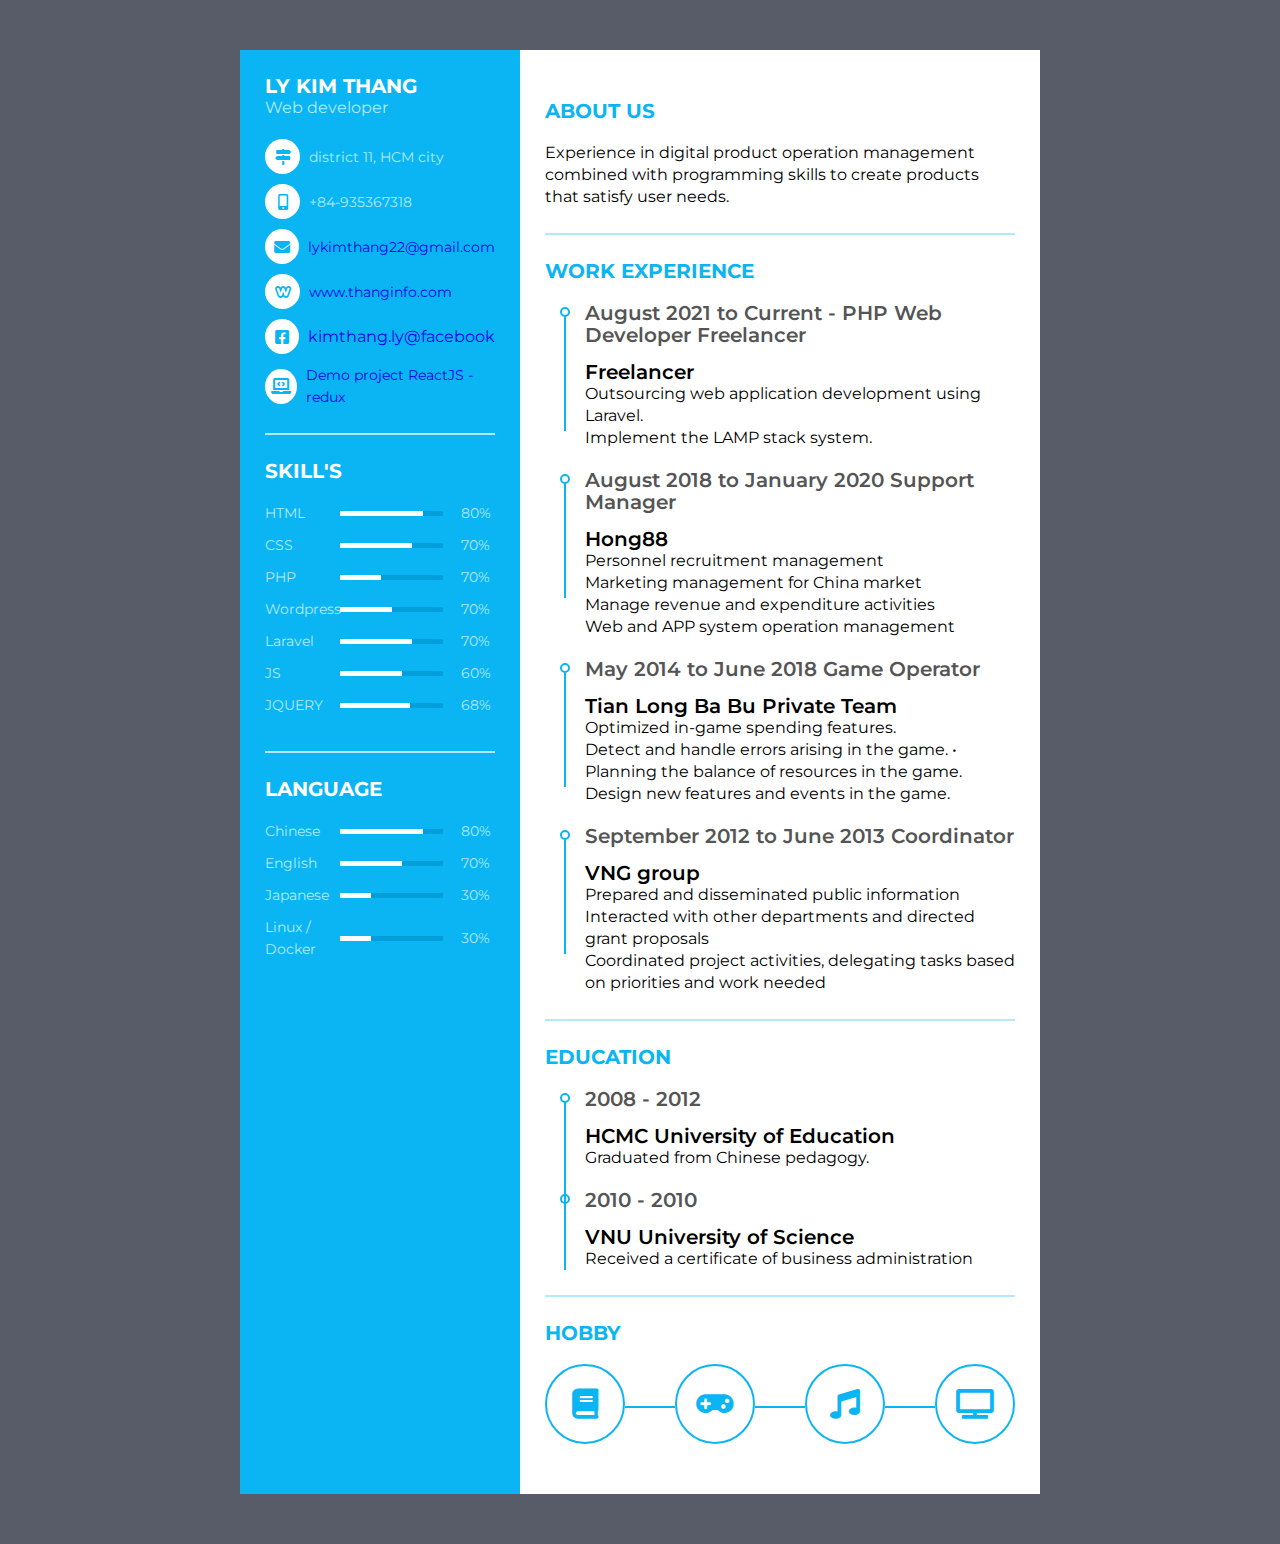
==== index.html @ 97b8243e "Update index.html" ====
<!DOCTYPE html>
<html lang="en">

<head>
    <meta charset="UTF-8">
    <title>Resume/CV Design</title>
    <link rel="stylesheet" href="fontawesome/css/all.css">
    <link rel="stylesheet" href="assets/css/style.css">
</head>

<body>

    <div class="resume">
        <div class="resume_left">
            <div class="resume_profile" style="background-image: url('assets/img/me.png');">
                <!-- <img src="images/me.png" alt="profile_pic"> -->
            </div>
            <div class="resume_content">
                <div class="resume_item resume_info">
                    <div class="title">
                        <p class="bold">LY KIM THANG</p>
                        <p class="regular">Web developer</p>
                    </div>
                    <ul>
                        <li>
                            <div class="icon">
                                <i class="fas fa-map-signs"></i>
                            </div>
                            <div class="data">
                                district 11, HCM city
                            </div>
                        </li>
                        <li>
                            <div class="icon">
                                <i class="fas fa-mobile-alt"></i>
                            </div>
                            <div class="data">
                                +84-935367318
                            </div>
                        </li>
                        <li>
                            <div class="icon">
                                <i class="fas fa-envelope"></i>
                            </div>
                            <div class="data">
                                <a href="mailto:lykimthang22@gmail.com">lykimthang22@gmail.com</a>
                            </div>
                        </li>
                        <li>
                            <div class="icon">
                                <i class="fab fa-weebly"></i>
                            </div>
                            <div class="data">
                                <a href="https://thanginfo.com/" target="_blank">www.thanginfo.com</a>
                            </div>
                        </li>
                        <li>
                            <div class="icon">
                                <i class="fab fa-facebook-square"></i>
                            </div>
                            <div class="data">
                                <!--                                 <p class="semi-bold">Facebook</p> -->
                                <p><a href="https://www.facebook.com/kimthang.ly/"
                                        target="_blank">kimthang.ly@facebook</a></p>
                            </div>
                        </li>
                        <li>
                            <div class="icon">
                                <i class="fas fa-laptop-code"></i>
                            </div>
                            <div class="data">
                                <a href="https://thanglk90.github.io/reactjs_redux/" target="_blank">Demo project
                                    ReactJS - redux</a>
                            </div>
                        </li>
                    </ul>
                </div>
                <div class="resume_item resume_skills">
                    <div class="title">
                        <p class="bold">skill's</p>
                    </div>
                    <ul>
                        <li>
                            <div class="skill_name">
                                HTML
                            </div>
                            <div class="skill_progress">
                                <span style="width: 80%;"></span>
                            </div>
                            <div class="skill_per">80%</div>
                        </li>
                        <li>
                            <div class="skill_name">
                                CSS
                            </div>
                            <div class="skill_progress">
                                <span style="width: 70%;"></span>
                            </div>
                            <div class="skill_per">70%</div>
                        </li>
                        <li>
                            <div class="skill_name">
                                PHP
                            </div>
                            <div class="skill_progress">
                                <span style="width: 40%;"></span>
                            </div>
                            <div class="skill_per">70%</div>
                        </li>
                        <li>
                            <div class="skill_name">
                                Wordpress
                            </div>
                            <div class="skill_progress">
                                <span style="width: 50%;"></span>
                            </div>
                            <div class="skill_per">70%</div>
                        </li>
                        <li>
                            <div class="skill_name">
                                Laravel
                            </div>
                            <div class="skill_progress">
                                <span style="width: 70%;"></span>
                            </div>
                            <div class="skill_per">70%</div>
                        </li>
                        <li>
                            <div class="skill_name">
                                JS
                            </div>
                            <div class="skill_progress">
                                <span style="width: 60%;"></span>
                            </div>
                            <div class="skill_per">60%</div>
                        </li>
                        <li>
                            <div class="skill_name">
                                JQUERY
                            </div>
                            <div class="skill_progress">
                                <span style="width: 68%;"></span>
                            </div>
                            <div class="skill_per">68%</div>
                        </li>
                    </ul>
                </div>
                <div class="resume_item resume_skills">
                    <div class="title">
                        <p class="bold">language</p>
                    </div>
                    <ul>
                        <li>
                            <div class="skill_name">
                                Chinese
                            </div>
                            <div class="skill_progress">
                                <span style="width: 80%;"></span>
                            </div>
                            <div class="skill_per">80%</div>
                        </li>
                        <li>
                            <div class="skill_name">
                                English
                            </div>
                            <div class="skill_progress">
                                <span style="width: 60%;"></span>
                            </div>
                            <div class="skill_per">70%</div>
                        </li>
                        <li>
                            <div class="skill_name">
                                Japanese
                            </div>
                            <div class="skill_progress">
                                <span style="width: 30%;"></span>
                            </div>
                            <div class="skill_per">30%</div>
                        </li>
                        <li>
                            <div class="skill_name">
                                Linux / Docker
                            </div>
                            <div class="skill_progress">
                                <span style="width: 30%;"></span>
                            </div>
                            <div class="skill_per">30%</div>
                        </li>
                    </ul>
                </div>
                <!--            <div class="resume_item resume_social">
                    <div class="title">
                        <p class="bold">Social</p>
                    </div>
                    <ul>
                        
                        
                        <li>
                            <div class="icon">
                                <i class="fab fa-twitter-square"></i>
                            </div>
                            <div class="data">
                                <p class="semi-bold">Twitter</p>
                                <p>Stephen@twitter</p>
                            </div>
                        </li> 
                         
                        <li>
                            <div class="icon">
                                <i class="fab fa-youtube"></i>
                            </div>
                            <div class="data">
                                <p class="semi-bold">Youtube</p>
                                <p>Stephen@youtube</p>
                            </div>
                        </li> 
                        
                        <li>
                            <div class="icon">
                                <i class="fab fa-linkedin"></i>
                            </div>
                            <div class="data">
                                <p class="semi-bold">Linkedin</p>
                                <p>Stephen@linkedin</p>
                            </div>
                        </li> 
                    </ul>
                </div> -->
            </div>
        </div>
        <div class="resume_right">
            <div class="resume_item resume_about">
                <div class="title">
                    <p class="bold">About us</p>
                </div>
                <p>Experience in digital product operation management combined with programming skills to create products that satisfy user needs.</p>
            </div>
            <div class="resume_item resume_work">
                <div class="title">
                    <p class="bold">Work Experience</p>
                </div>
                <ul>
                    <li>
                        <div class="date">August 2021 to Current - PHP Web Developer Freelancer</div>
                        <div class="info">
                            <p class="semi-bold">Freelancer</p>
                            <p>Outsourcing web application development using Laravel.</p>
                            <p>Implement the LAMP stack system.</p>
                        </div>
                    </li>
                    <li>
                        <div class="date">August 2018 to January 2020 Support Manager</div>
                        <div class="info">
                            <p class="semi-bold">Hong88</p>
                            <p>Personnel recruitment management</p>
                            <p>Marketing management for China market</p>
                            <p>Manage revenue and expenditure activities</p>
                            <p>Web and APP system operation management</p>
                        </div>
                    </li>
                    <li>
                        <div class="date">May 2014 to June 2018 Game Operator</div>
                        <div class="info">
                            <p class="semi-bold">Tian Long Ba Bu Private Team</p>
                            <p>Optimized in-game spending features.</p>
                            <p>Detect and handle errors arising in the game. • Planning the balance of resources in the game.</p>
                            <p>Design new features and events in the game.</p>
                        </div>
                    </li>
                    <li>
                        <div class="date">September 2012 to June 2013 Coordinator</div>
                        <div class="info">
                            <p class="semi-bold">VNG group</p>
                            <p>Prepared and disseminated public information</p>
                            <p>Interacted with other departments and directed grant proposals</p>
                            <p>Coordinated project activities, delegating tasks based on priorities and work needed</p>
                        </div>
                    </li>
                </ul>
            </div>
            <div class="resume_item resume_education">
                <div class="title">
                    <p class="bold">Education</p>
                </div>
                <ul>
                    <li>
                        <div class="date">2008 - 2012</div>
                        <div class="info">
                            <p class="semi-bold">HCMC University of Education</p>
                            <p>Graduated from Chinese pedagogy.</p>
                        </div>
                    </li>
                    <li>
                        <div class="date">2010 - 2010</div>
                        <div class="info">
                            <p class="semi-bold">VNU University of Science</p>
                            <p>Received a certificate of business administration</p>
                        </div>
                    </li>
                </ul>
            </div>
            <div class="resume_item resume_hobby">
                <div class="title">
                    <p class="bold">Hobby</p>
                </div>
                <ul>
                    <li><i class="fas fa-book"></i></li>
                    <li><i class="fas fa-gamepad"></i></li>
                    <li><i class="fas fa-music"></i></li>
                    <li><i class="fas fa-tv"></i>
                </ul>
            </div>
        </div>
    </div>

</body>

</html>
---- assets/css/style.css ----
@import url("https://fonts.googleapis.com/css?family=Montserrat:400,500,700&display=swap");
* {
    margin: 0;
    padding: 0;
    box-sizing: border-box;
    list-style: none;
    font-family: "Montserrat", sans-serif;
}

.wechat {
    width: 100%;
}

body {
    background: #585c68;
    font-size: 14px;
    line-height: 22px;
    color: #555555;
}

a {
    text-decoration: none;
}

.bold {
    font-weight: 700;
    font-size: 20px;
    text-transform: uppercase;
}

.semi-bold {
    font-weight: 600;
    font-size: 20px;
}

.resume {
    width: 800px;
    height: auto;
    display: flex;
    margin: 50px auto;
}

.resume .resume_left {
    width: 280px;
    background: #0bb5f4;
}

.avatarBox {
    
}

.avatarBox__img {

}

.resume .resume_left .resume_profile {
    width: 100%;
    /* height: 280px; */
    background-image: url('./images/me.png');
    background-size: cover;
    background-repeat: no-repeat;
    background-position: center -50px;
}

.resume .resume_left .resume_profile img {
    width: 100%;
    height: 100%;
    object-fit: contain;
}

p {
    color: black;
    font-size: 16px;
}

.resume .resume_left .resume_content {
    padding: 0 25px;
}

.resume .title {
    margin-bottom: 20px;
}

.resume .resume_left .bold {
    color: #fff;
}

.resume .resume_left .regular {
    color: #b1eaff;
}

.resume .resume_item {
    padding: 25px 0;
    border-bottom: 2px solid #b1eaff;
}

.resume .resume_left .resume_item:last-child,
.resume .resume_right .resume_item:last-child {
    border-bottom: 0px;
}

.resume .resume_left ul li {
    display: flex;
    margin-bottom: 10px;
    align-items: center;
}

.resume .resume_left ul li:last-child {
    margin-bottom: 0;
}

.resume .resume_left ul li .icon {
    width: 35px;
    height: 35px;
    background: #fff;
    color: #0bb5f4;
    border-radius: 50%;
    margin-right: 9px;
    font-size: 16px;
    position: relative;
}

.resume .icon i,
.resume .resume_right .resume_hobby ul li i {
    position: absolute;
    top: 50%;
    left: 50%;
    transform: translate(-50%, -50%);
}

.resume .resume_left ul li .data {
    color: #b1eaff;
}

.resume .resume_left .resume_skills ul li {
    display: flex;
    margin-bottom: 10px;
    color: #b1eaff;
    justify-content: space-between;
    align-items: center;
}

.resume .resume_left .resume_skills ul li .skill_name {
    width: 25%;
}

.resume .resume_left .resume_skills ul li .skill_progress {
    width: 45%;
    margin: 0 5px;
    height: 5px;
    background: #009fd9;
    position: relative;
}

.resume .resume_left .resume_skills ul li .skill_per {
    width: 15%;
}

.resume .resume_left .resume_skills ul li .skill_progress span {
    position: absolute;
    top: 0;
    left: 0;
    height: 100%;
    background: #fff;
}

.resume .resume_left .resume_social .semi-bold {
    color: #fff;
    margin-bottom: 3px;
}

.resume .resume_right {
    width: 520px;
    background: #fff;
    padding: 25px;
}

.resume .resume_right .bold {
    color: #0bb5f4;
}

.resume .resume_right .resume_work ul,
.resume .resume_right .resume_education ul {
    padding-left: 40px;
    overflow: hidden;
}

.resume .resume_right ul li {
    position: relative;
}

.resume .resume_right ul li .date {
    font-size: 20px;
    font-weight: 600;
    margin-bottom: 15px;
}

.resume .resume_right ul li .info {
    margin-bottom: 20px;
}

.resume .resume_right ul li:last-child .info {
    margin-bottom: 0;
}

.resume .resume_right .resume_work ul li:before,
.resume .resume_right .resume_education ul li:before {
    content: "";
    position: absolute;
    top: 5px;
    left: -25px;
    width: 6px;
    height: 6px;
    border-radius: 50%;
    border: 2px solid #0bb5f4;
}

.resume .resume_right .resume_work ul li:after,
.resume .resume_right .resume_education ul li:after {
    content: "";
    position: absolute;
    top: 14px;
    left: -21px;
    width: 2px;
    height: 115px;
    background: #0bb5f4;
}

.resume .resume_right .resume_hobby ul {
    display: flex;
    justify-content: space-between;
}

.resume .resume_right .resume_hobby ul li {
    width: 80px;
    height: 80px;
    border: 2px solid #0bb5f4;
    border-radius: 50%;
    position: relative;
    color: #0bb5f4;
}

.resume .resume_right .resume_hobby ul li i {
    font-size: 30px;
}

.resume .resume_right .resume_hobby ul li:before {
    content: "";
    position: absolute;
    top: 40px;
    right: -52px;
    width: 50px;
    height: 2px;
    background: #0bb5f4;
}

.resume .resume_right .resume_hobby ul li:last-child:before {
    display: none;
}
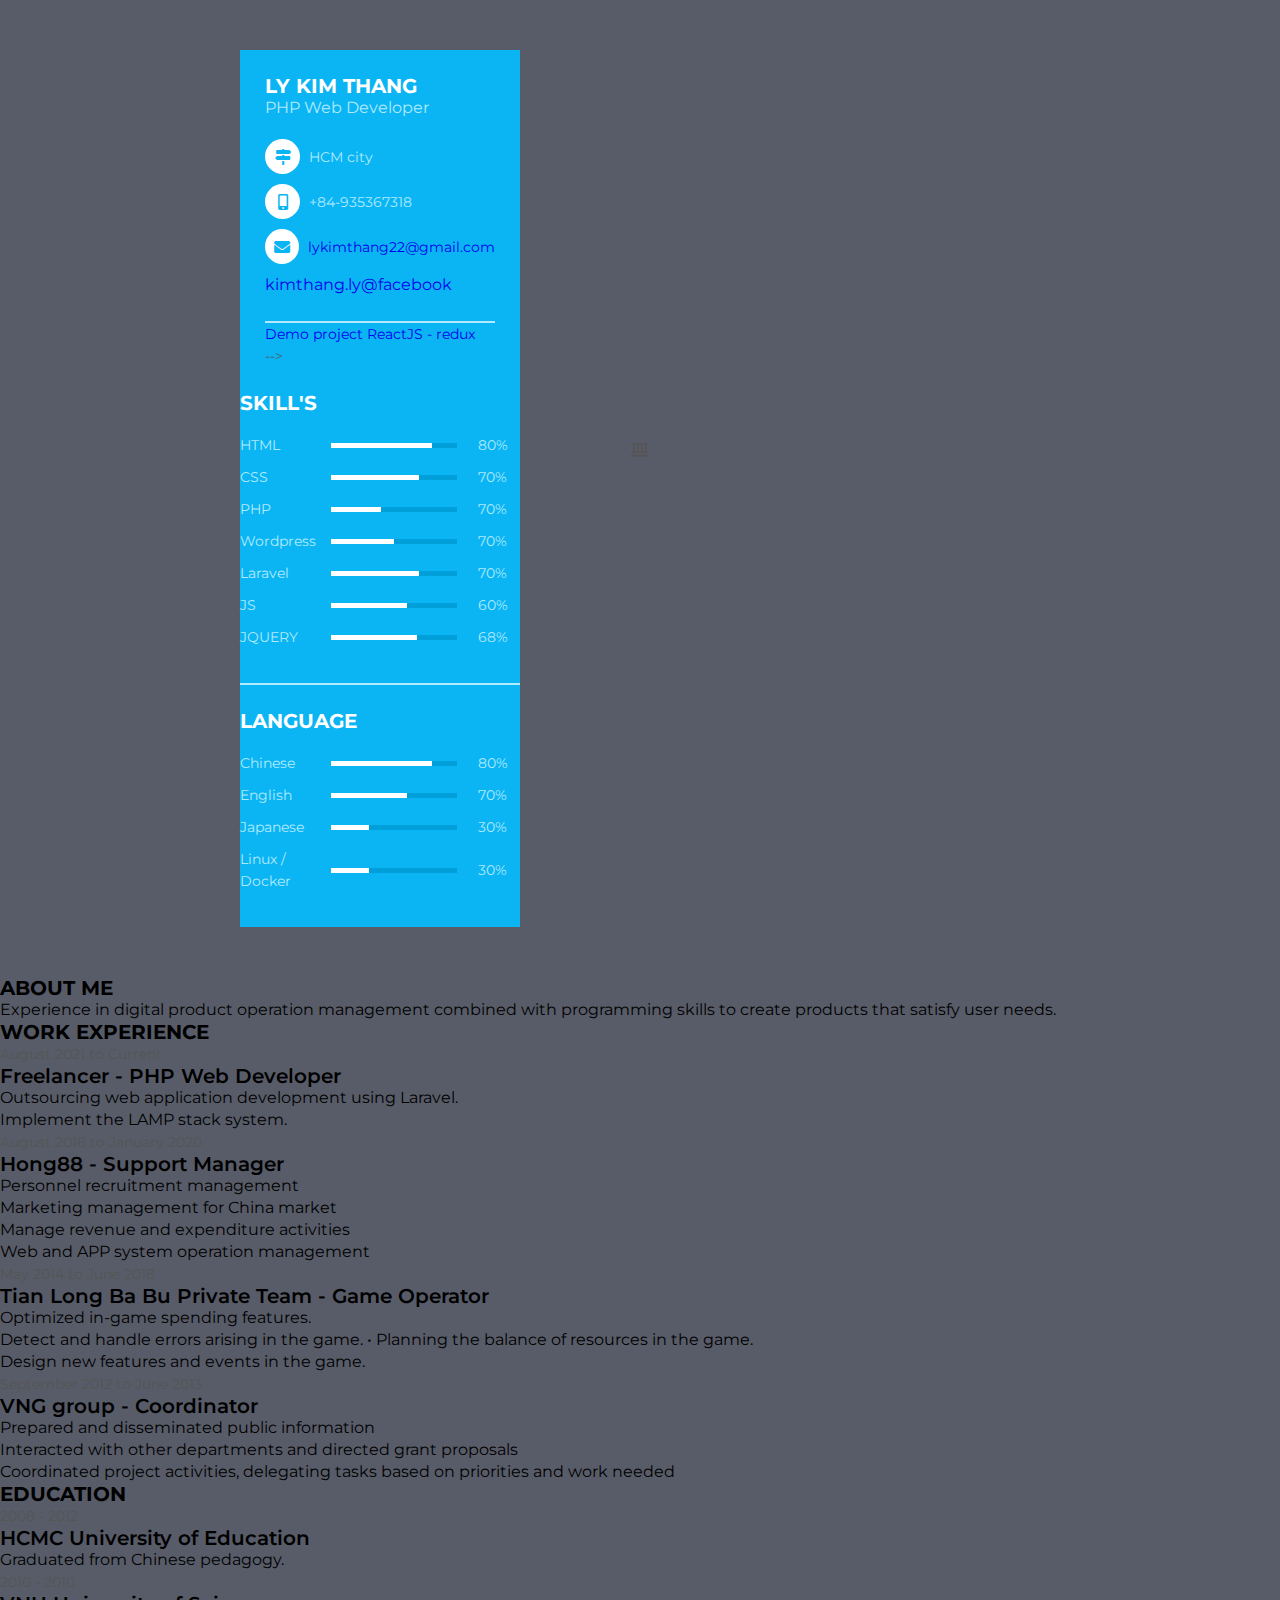
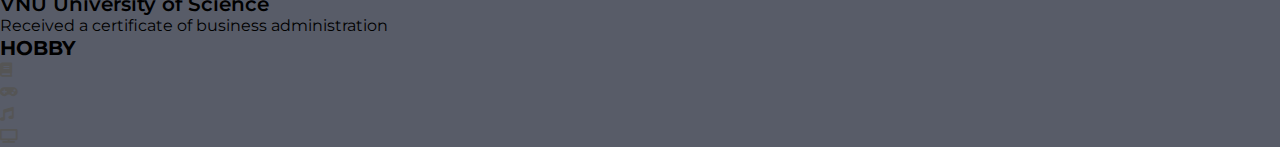
==== commit b278f4e0: "Update index.html" ====
--- a/index.html
+++ b/index.html
@@ -19,7 +19,7 @@
                 <div class="resume_item resume_info">
                     <div class="title">
                         <p class="bold">LY KIM THANG</p>
-                        <p class="regular">Web developer</p>
+                        <p class="regular">PHP Web Developer</p>
                     </div>
                     <ul>
                         <li>
@@ -27,7 +27,7 @@
                                 <i class="fas fa-map-signs"></i>
                             </div>
                             <div class="data">
-                                district 11, HCM city
+                                HCM city
                             </div>
                         </li>
                         <li>
@@ -46,15 +46,7 @@
                                 <a href="mailto:lykimthang22@gmail.com">lykimthang22@gmail.com</a>
                             </div>
                         </li>
-                        <li>
-                            <div class="icon">
-                                <i class="fab fa-weebly"></i>
-                            </div>
-                            <div class="data">
-                                <a href="https://thanginfo.com/" target="_blank">www.thanginfo.com</a>
-                            </div>
-                        </li>
-                        <li>
+<!--                         <li>
                             <div class="icon">
                                 <i class="fab fa-facebook-square"></i>
                             </div>
@@ -72,7 +64,7 @@
                                 <a href="https://thanglk90.github.io/reactjs_redux/" target="_blank">Demo project
                                     ReactJS - redux</a>
                             </div>
-                        </li>
+                        </li> -->
                     </ul>
                 </div>
                 <div class="resume_item resume_skills">
@@ -231,7 +223,7 @@
         <div class="resume_right">
             <div class="resume_item resume_about">
                 <div class="title">
-                    <p class="bold">About us</p>
+                    <p class="bold">About me</p>
                 </div>
                 <p>Experience in digital product operation management combined with programming skills to create products that satisfy user needs.</p>
             </div>
@@ -241,17 +233,17 @@
                 </div>
                 <ul>
                     <li>
-                        <div class="date">August 2021 to Current - PHP Web Developer Freelancer</div>
-                        <div class="info">
-                            <p class="semi-bold">Freelancer</p>
+                        <div class="date">August 2021 to Current</div>
+                        <div class="info">
+                            <p class="semi-bold">Freelancer - PHP Web Developer</p>
                             <p>Outsourcing web application development using Laravel.</p>
                             <p>Implement the LAMP stack system.</p>
                         </div>
                     </li>
                     <li>
-                        <div class="date">August 2018 to January 2020 Support Manager</div>
-                        <div class="info">
-                            <p class="semi-bold">Hong88</p>
+                        <div class="date">August 2018 to January 2020</div>
+                        <div class="info">
+                            <p class="semi-bold">Hong88 - Support Manager</p>
                             <p>Personnel recruitment management</p>
                             <p>Marketing management for China market</p>
                             <p>Manage revenue and expenditure activities</p>
@@ -259,18 +251,18 @@
                         </div>
                     </li>
                     <li>
-                        <div class="date">May 2014 to June 2018 Game Operator</div>
-                        <div class="info">
-                            <p class="semi-bold">Tian Long Ba Bu Private Team</p>
+                        <div class="date">May 2014 to June 2018</div>
+                        <div class="info">
+                            <p class="semi-bold">Tian Long Ba Bu Private Team - Game Operator</p>
                             <p>Optimized in-game spending features.</p>
                             <p>Detect and handle errors arising in the game. • Planning the balance of resources in the game.</p>
                             <p>Design new features and events in the game.</p>
                         </div>
                     </li>
                     <li>
-                        <div class="date">September 2012 to June 2013 Coordinator</div>
-                        <div class="info">
-                            <p class="semi-bold">VNG group</p>
+                        <div class="date">September 2012 to June 2013</div>
+                        <div class="info">
+                            <p class="semi-bold">VNG group - Coordinator</p>
                             <p>Prepared and disseminated public information</p>
                             <p>Interacted with other departments and directed grant proposals</p>
                             <p>Coordinated project activities, delegating tasks based on priorities and work needed</p>
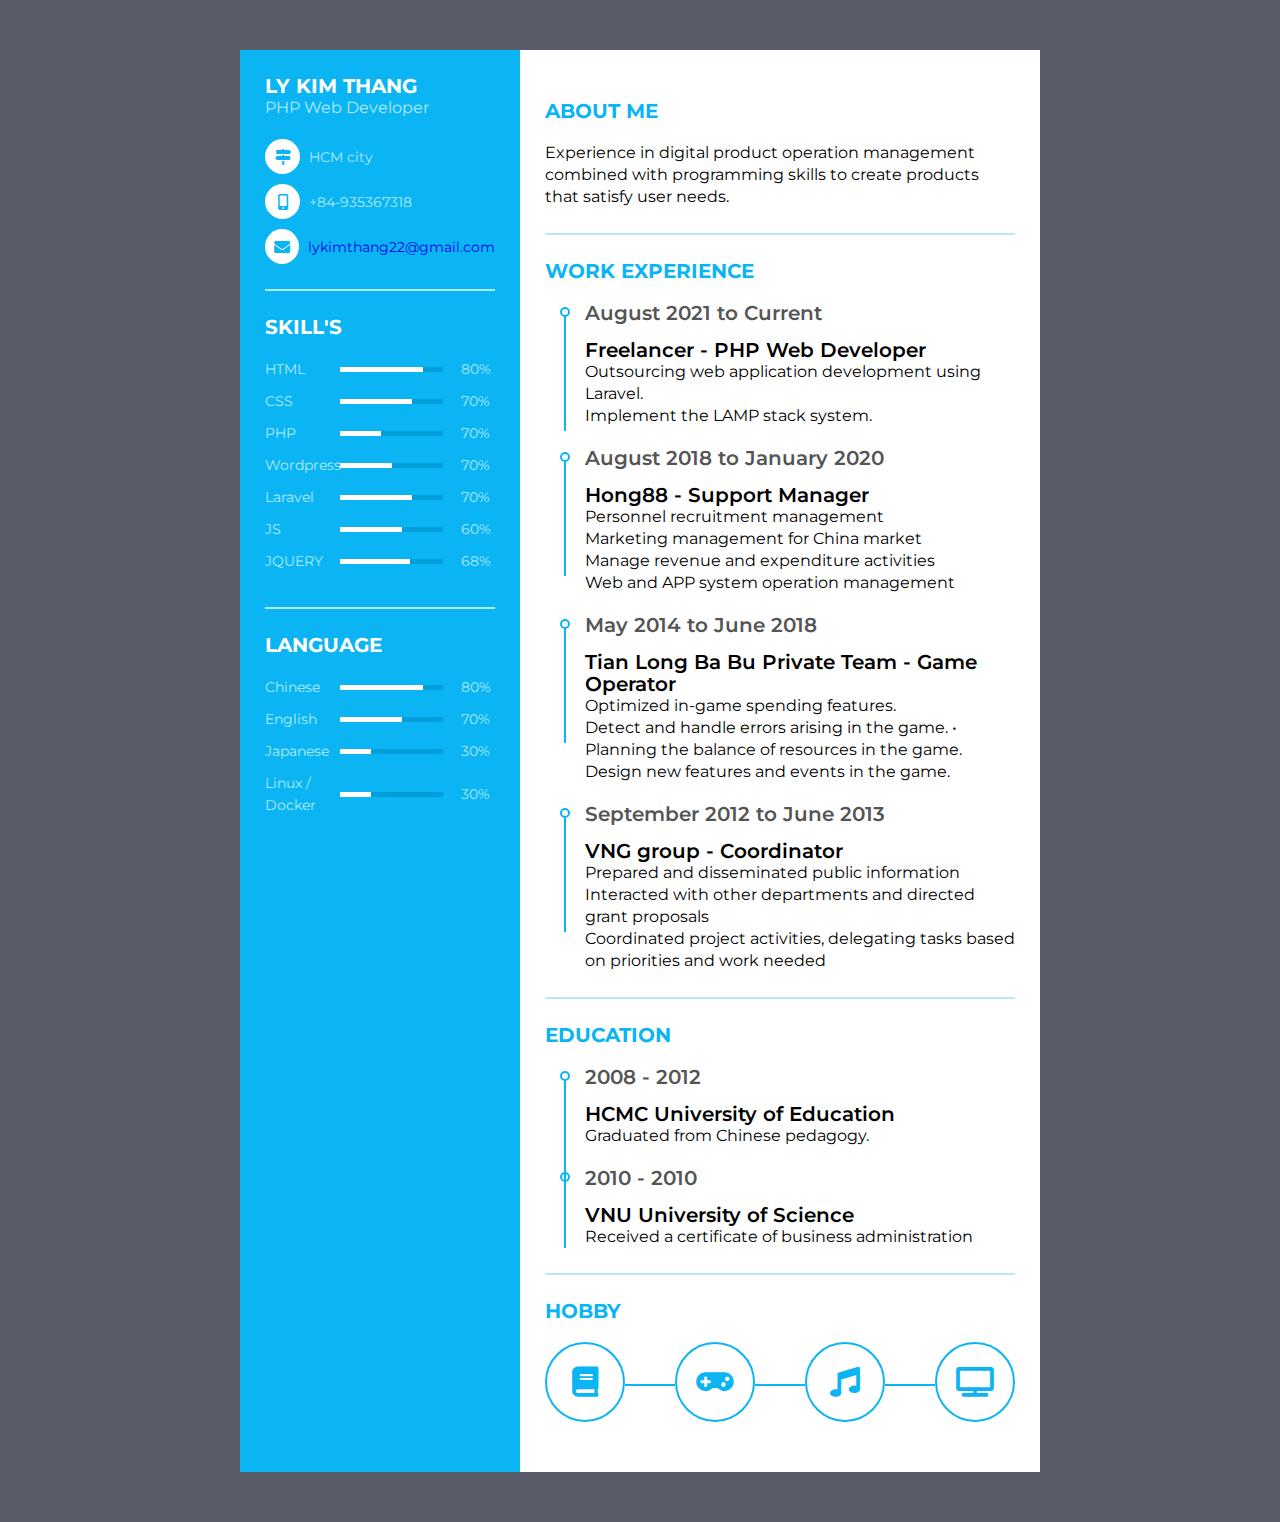
==== commit 83f79bde: "Update index.html" ====
--- a/index.html
+++ b/index.html
@@ -46,25 +46,6 @@
                                 <a href="mailto:lykimthang22@gmail.com">lykimthang22@gmail.com</a>
                             </div>
                         </li>
-<!--                         <li>
-                            <div class="icon">
-                                <i class="fab fa-facebook-square"></i>
-                            </div>
-                            <div class="data">
-                                <!--                                 <p class="semi-bold">Facebook</p> -->
-                                <p><a href="https://www.facebook.com/kimthang.ly/"
-                                        target="_blank">kimthang.ly@facebook</a></p>
-                            </div>
-                        </li>
-                        <li>
-                            <div class="icon">
-                                <i class="fas fa-laptop-code"></i>
-                            </div>
-                            <div class="data">
-                                <a href="https://thanglk90.github.io/reactjs_redux/" target="_blank">Demo project
-                                    ReactJS - redux</a>
-                            </div>
-                        </li> -->
                     </ul>
                 </div>
                 <div class="resume_item resume_skills">
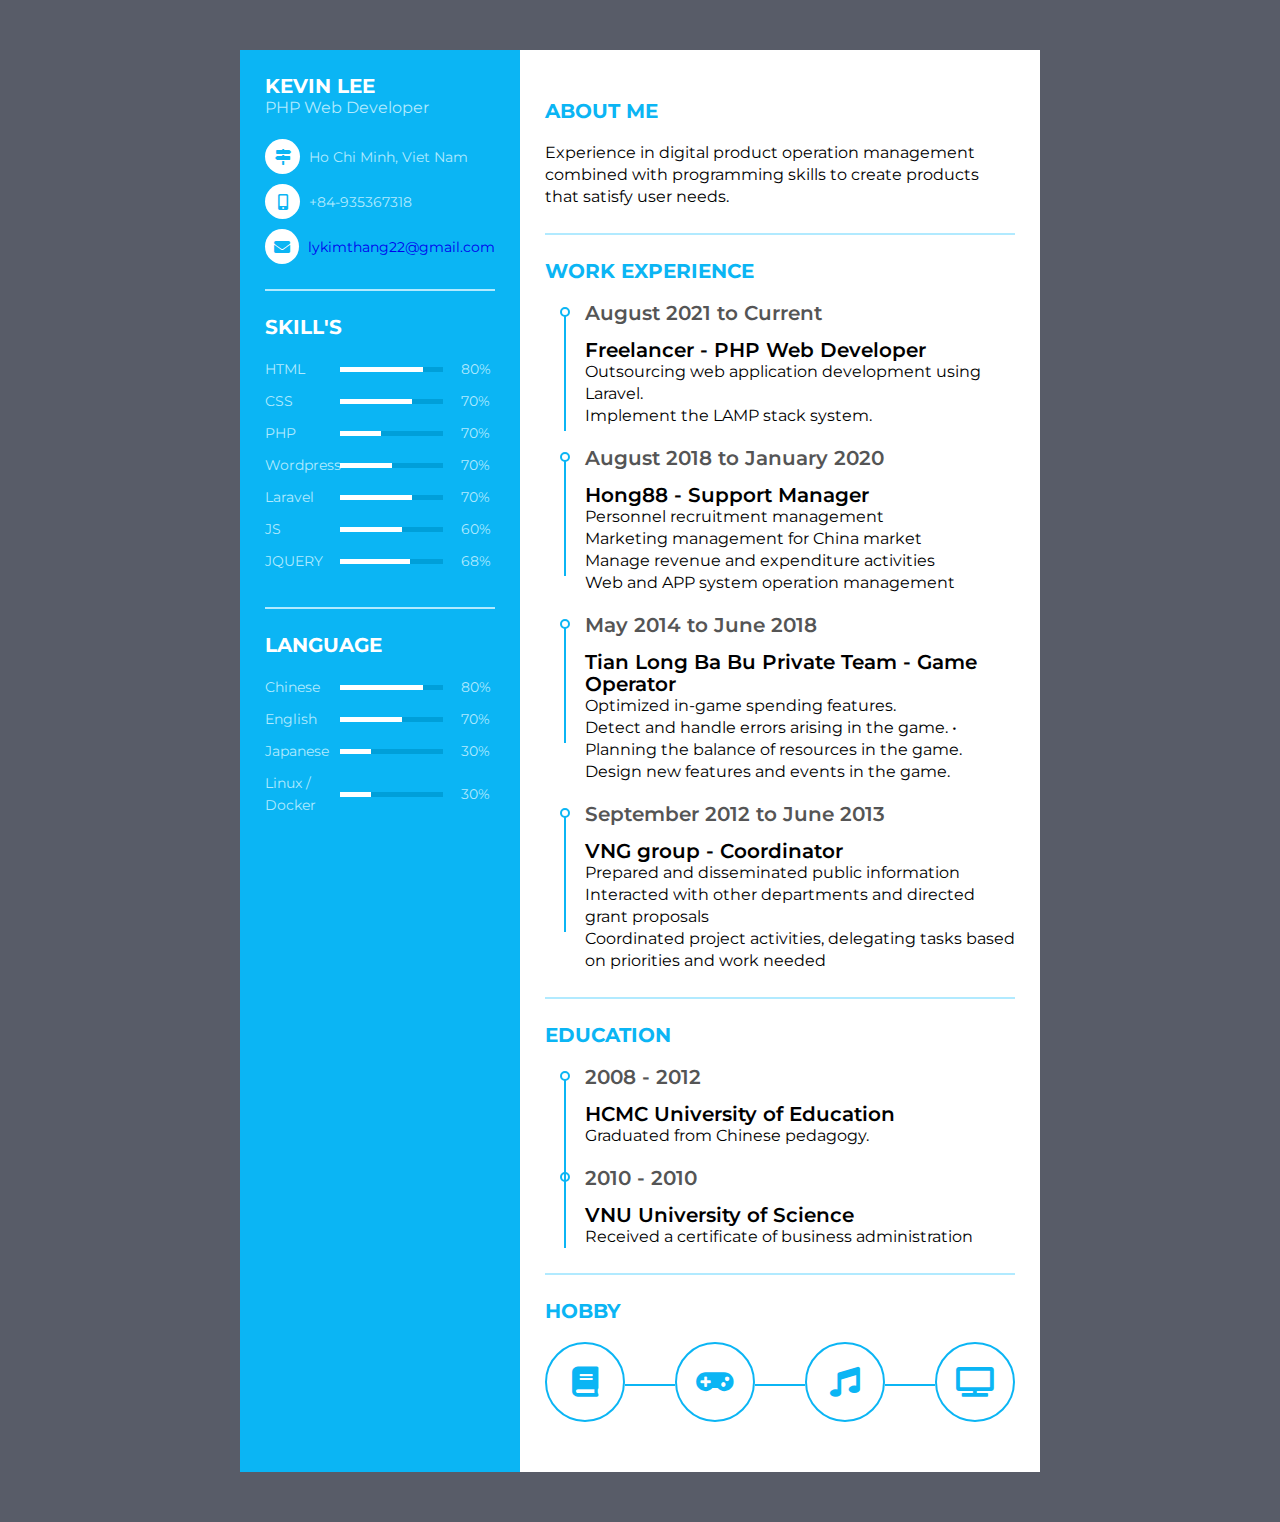
==== commit 30afc046: "Update index.html" ====
--- a/index.html
+++ b/index.html
@@ -18,7 +18,7 @@
             <div class="resume_content">
                 <div class="resume_item resume_info">
                     <div class="title">
-                        <p class="bold">LY KIM THANG</p>
+                        <p class="bold">Kevin Lee</p>
                         <p class="regular">PHP Web Developer</p>
                     </div>
                     <ul>
@@ -27,7 +27,7 @@
                                 <i class="fas fa-map-signs"></i>
                             </div>
                             <div class="data">
-                                HCM city
+                                Ho Chi Minh, Viet Nam
                             </div>
                         </li>
                         <li>
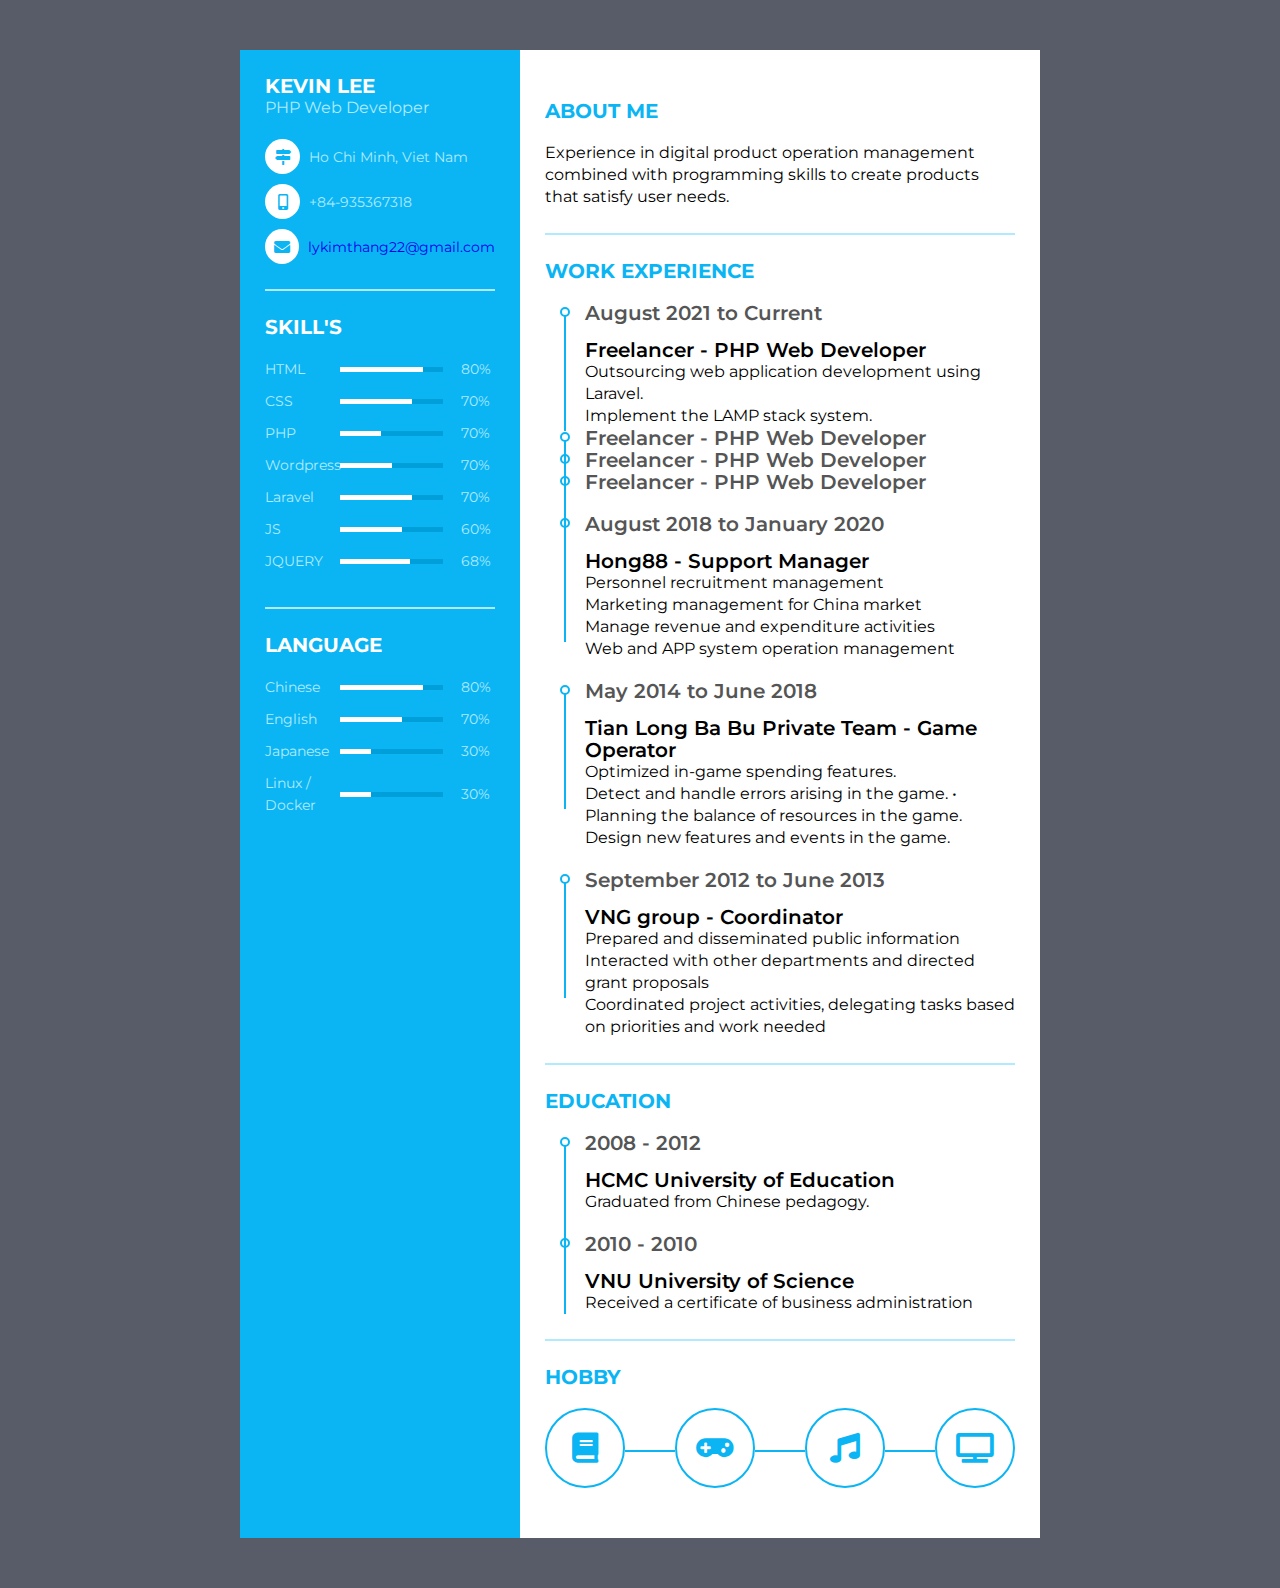
==== commit 6ed5d92d: "Update index.html" ====
--- a/index.html
+++ b/index.html
@@ -161,44 +161,6 @@
                         </li>
                     </ul>
                 </div>
-                <!--            <div class="resume_item resume_social">
-                    <div class="title">
-                        <p class="bold">Social</p>
-                    </div>
-                    <ul>
-                        
-                        
-                        <li>
-                            <div class="icon">
-                                <i class="fab fa-twitter-square"></i>
-                            </div>
-                            <div class="data">
-                                <p class="semi-bold">Twitter</p>
-                                <p>Stephen@twitter</p>
-                            </div>
-                        </li> 
-                         
-                        <li>
-                            <div class="icon">
-                                <i class="fab fa-youtube"></i>
-                            </div>
-                            <div class="data">
-                                <p class="semi-bold">Youtube</p>
-                                <p>Stephen@youtube</p>
-                            </div>
-                        </li> 
-                        
-                        <li>
-                            <div class="icon">
-                                <i class="fab fa-linkedin"></i>
-                            </div>
-                            <div class="data">
-                                <p class="semi-bold">Linkedin</p>
-                                <p>Stephen@linkedin</p>
-                            </div>
-                        </li> 
-                    </ul>
-                </div> -->
             </div>
         </div>
         <div class="resume_right">
@@ -219,6 +181,11 @@
                             <p class="semi-bold">Freelancer - PHP Web Developer</p>
                             <p>Outsourcing web application development using Laravel.</p>
                             <p>Implement the LAMP stack system.</p>
+                            <ol>
+                                <li class="semi-bold">Freelancer - PHP Web Developer</li>
+                                <li class="semi-bold">Freelancer - PHP Web Developer</li>
+                                <li class="semi-bold">Freelancer - PHP Web Developer</li>
+                            </ol>
                         </div>
                     </li>
                     <li>
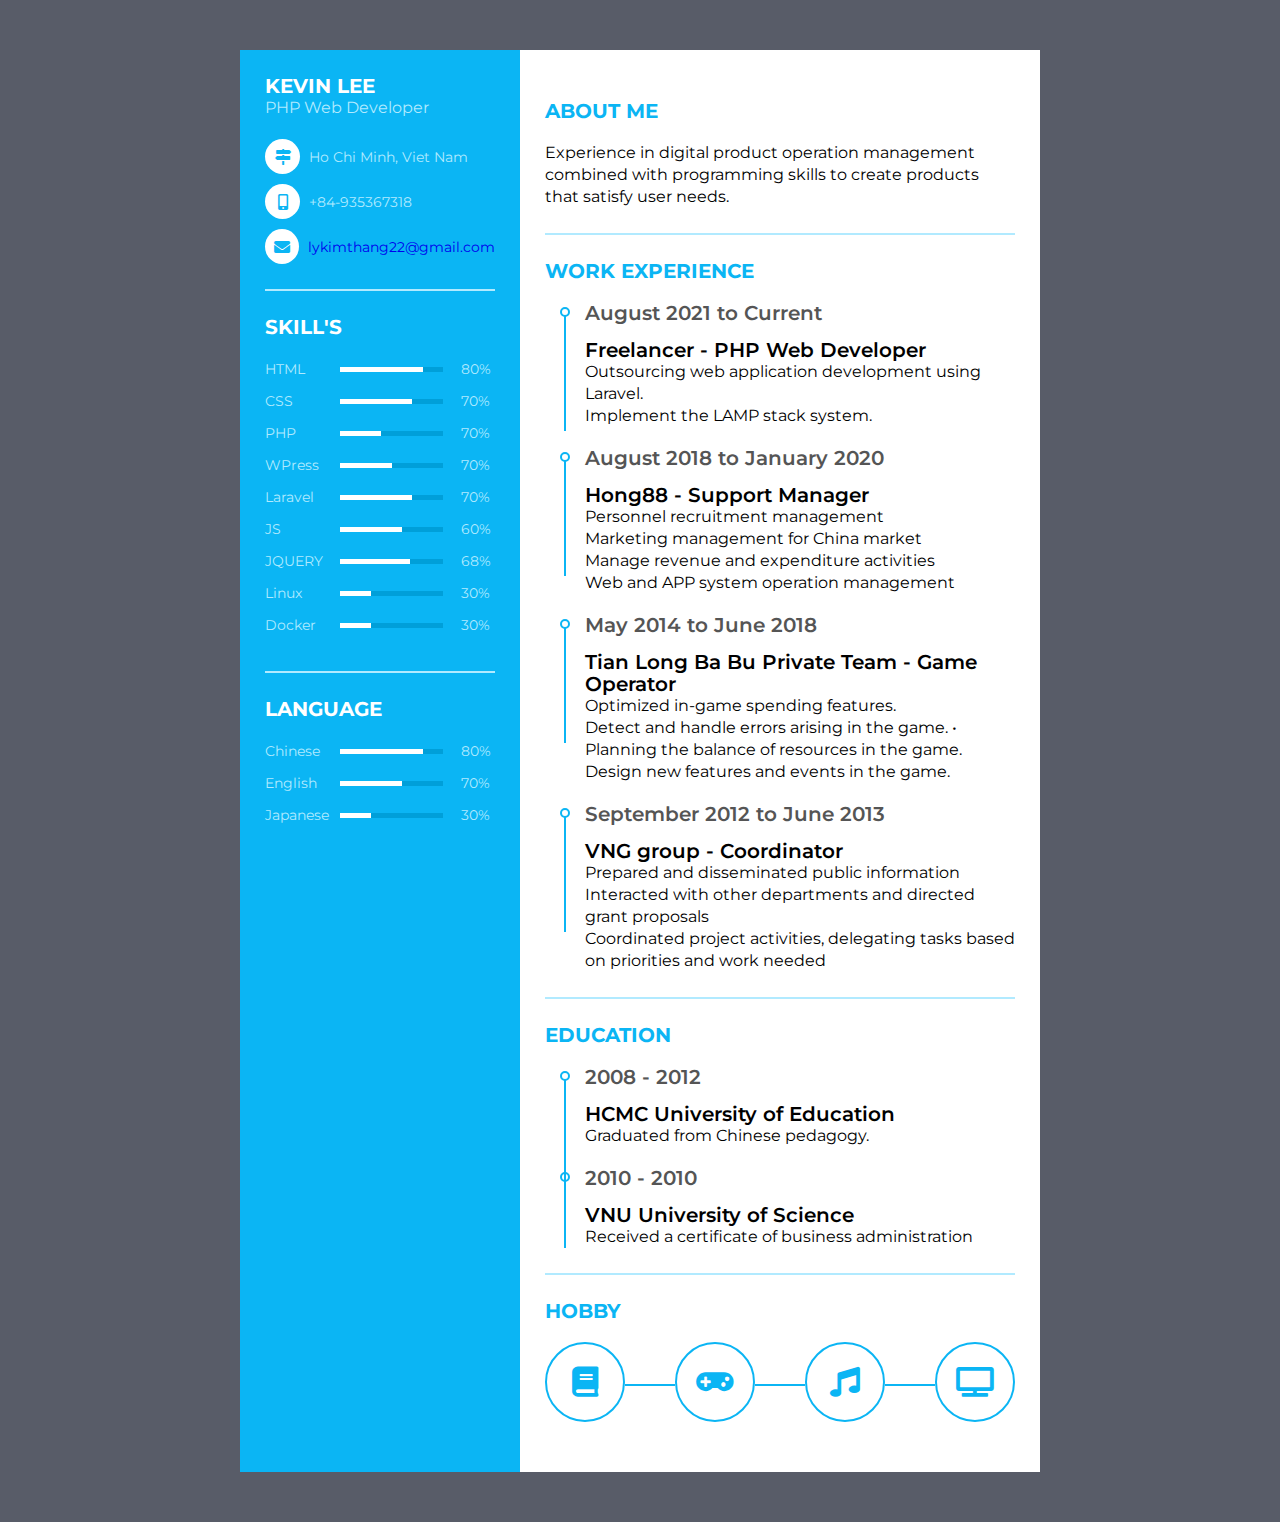
==== commit da68342e: "Update index.html" ====
--- a/index.html
+++ b/index.html
@@ -82,7 +82,7 @@
                         </li>
                         <li>
                             <div class="skill_name">
-                                Wordpress
+                                WPress
                             </div>
                             <div class="skill_progress">
                                 <span style="width: 50%;"></span>
@@ -115,6 +115,24 @@
                                 <span style="width: 68%;"></span>
                             </div>
                             <div class="skill_per">68%</div>
+                        </li>
+                        <li>
+                            <div class="skill_name">
+                                Linux
+                            </div>
+                            <div class="skill_progress">
+                                <span style="width: 30%;"></span>
+                            </div>
+                            <div class="skill_per">30%</div>
+                        </li>
+                        <li>
+                            <div class="skill_name">
+                                Docker
+                            </div>
+                            <div class="skill_progress">
+                                <span style="width: 30%;"></span>
+                            </div>
+                            <div class="skill_per">30%</div>
                         </li>
                     </ul>
                 </div>
@@ -150,15 +168,6 @@
                             </div>
                             <div class="skill_per">30%</div>
                         </li>
-                        <li>
-                            <div class="skill_name">
-                                Linux / Docker
-                            </div>
-                            <div class="skill_progress">
-                                <span style="width: 30%;"></span>
-                            </div>
-                            <div class="skill_per">30%</div>
-                        </li>
                     </ul>
                 </div>
             </div>
@@ -181,11 +190,6 @@
                             <p class="semi-bold">Freelancer - PHP Web Developer</p>
                             <p>Outsourcing web application development using Laravel.</p>
                             <p>Implement the LAMP stack system.</p>
-                            <ol>
-                                <li class="semi-bold">Freelancer - PHP Web Developer</li>
-                                <li class="semi-bold">Freelancer - PHP Web Developer</li>
-                                <li class="semi-bold">Freelancer - PHP Web Developer</li>
-                            </ol>
                         </div>
                     </li>
                     <li>
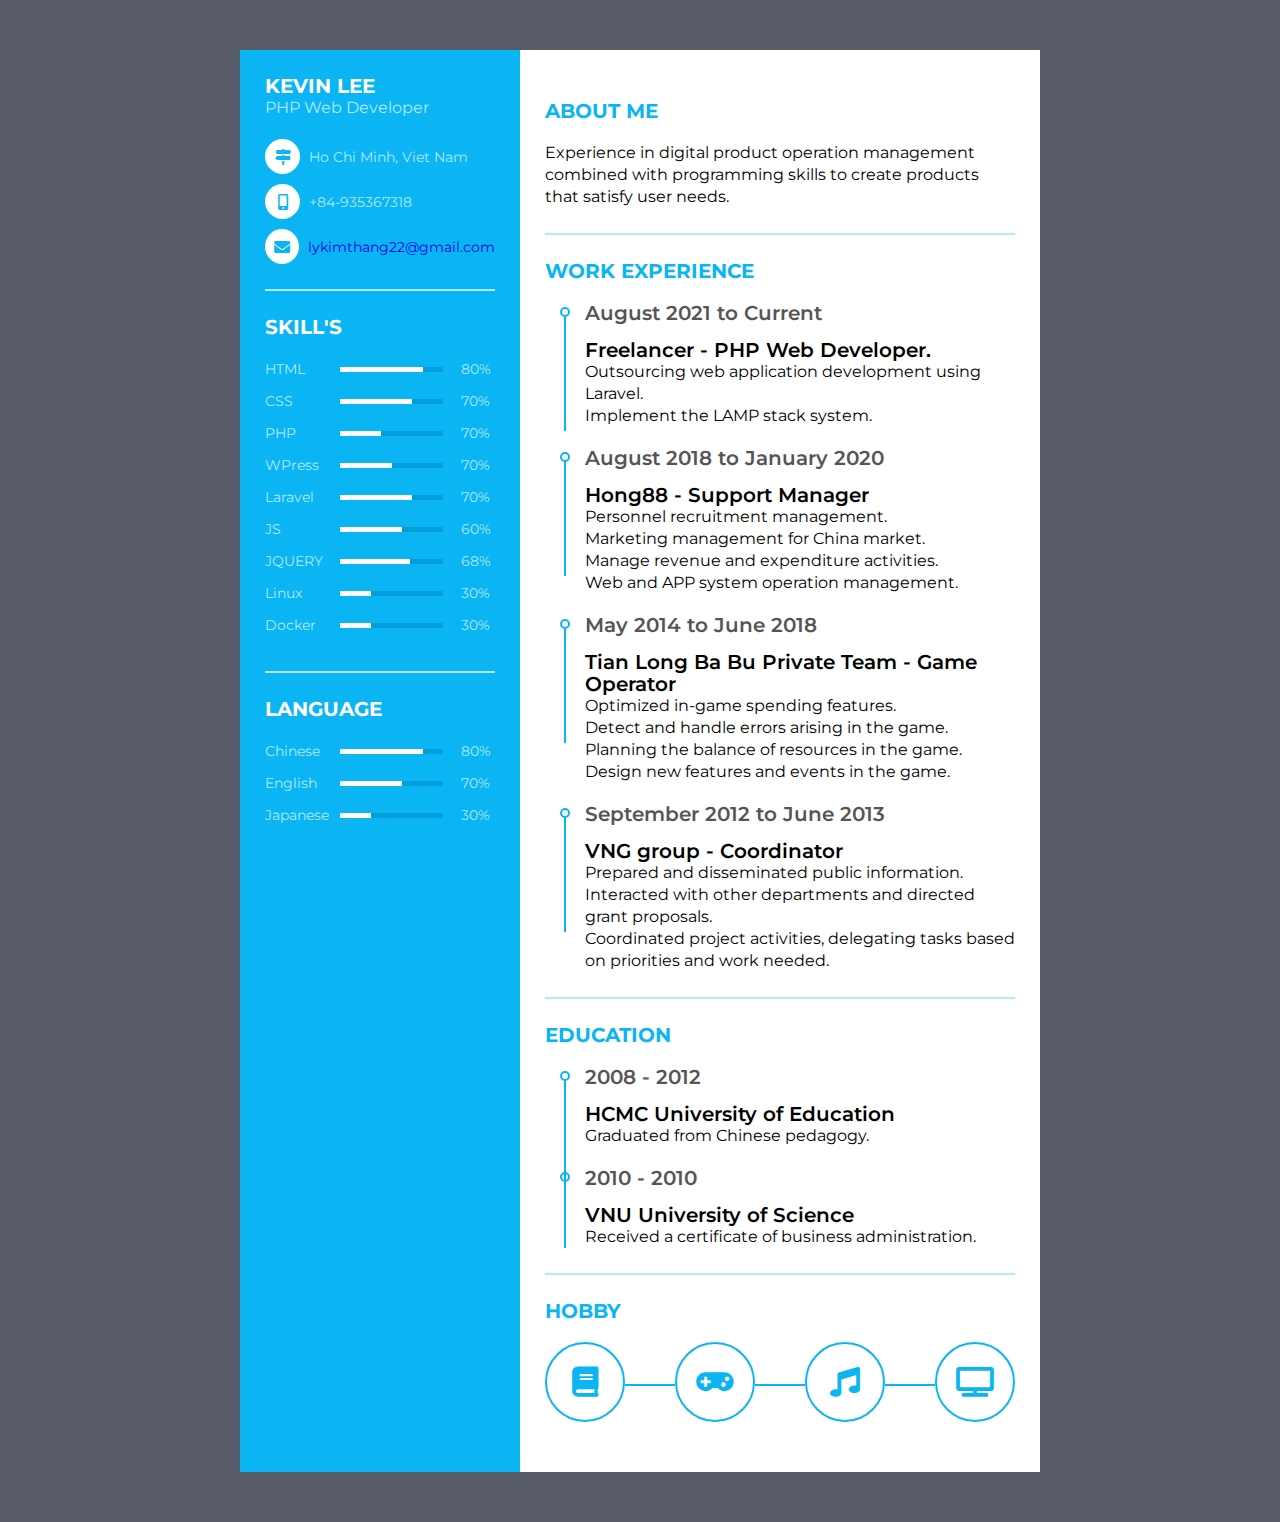
==== commit 95455a54: "Update index.html" ====
--- a/index.html
+++ b/index.html
@@ -187,7 +187,7 @@
                     <li>
                         <div class="date">August 2021 to Current</div>
                         <div class="info">
-                            <p class="semi-bold">Freelancer - PHP Web Developer</p>
+                            <p class="semi-bold">Freelancer - PHP Web Developer.</p>
                             <p>Outsourcing web application development using Laravel.</p>
                             <p>Implement the LAMP stack system.</p>
                         </div>
@@ -196,10 +196,10 @@
                         <div class="date">August 2018 to January 2020</div>
                         <div class="info">
                             <p class="semi-bold">Hong88 - Support Manager</p>
-                            <p>Personnel recruitment management</p>
-                            <p>Marketing management for China market</p>
-                            <p>Manage revenue and expenditure activities</p>
-                            <p>Web and APP system operation management</p>
+                            <p>Personnel recruitment management.</p>
+                            <p>Marketing management for China market.</p>
+                            <p>Manage revenue and expenditure activities.</p>
+                            <p>Web and APP system operation management.</p>
                         </div>
                     </li>
                     <li>
@@ -207,7 +207,8 @@
                         <div class="info">
                             <p class="semi-bold">Tian Long Ba Bu Private Team - Game Operator</p>
                             <p>Optimized in-game spending features.</p>
-                            <p>Detect and handle errors arising in the game. • Planning the balance of resources in the game.</p>
+                            <p>Detect and handle errors arising in the game.</p>
+                            <p>Planning the balance of resources in the game.</p>
                             <p>Design new features and events in the game.</p>
                         </div>
                     </li>
@@ -215,9 +216,9 @@
                         <div class="date">September 2012 to June 2013</div>
                         <div class="info">
                             <p class="semi-bold">VNG group - Coordinator</p>
-                            <p>Prepared and disseminated public information</p>
-                            <p>Interacted with other departments and directed grant proposals</p>
-                            <p>Coordinated project activities, delegating tasks based on priorities and work needed</p>
+                            <p>Prepared and disseminated public information.</p>
+                            <p>Interacted with other departments and directed grant proposals.</p>
+                            <p>Coordinated project activities, delegating tasks based on priorities and work needed.</p>
                         </div>
                     </li>
                 </ul>
@@ -238,7 +239,7 @@
                         <div class="date">2010 - 2010</div>
                         <div class="info">
                             <p class="semi-bold">VNU University of Science</p>
-                            <p>Received a certificate of business administration</p>
+                            <p>Received a certificate of business administration.</p>
                         </div>
                     </li>
                 </ul>
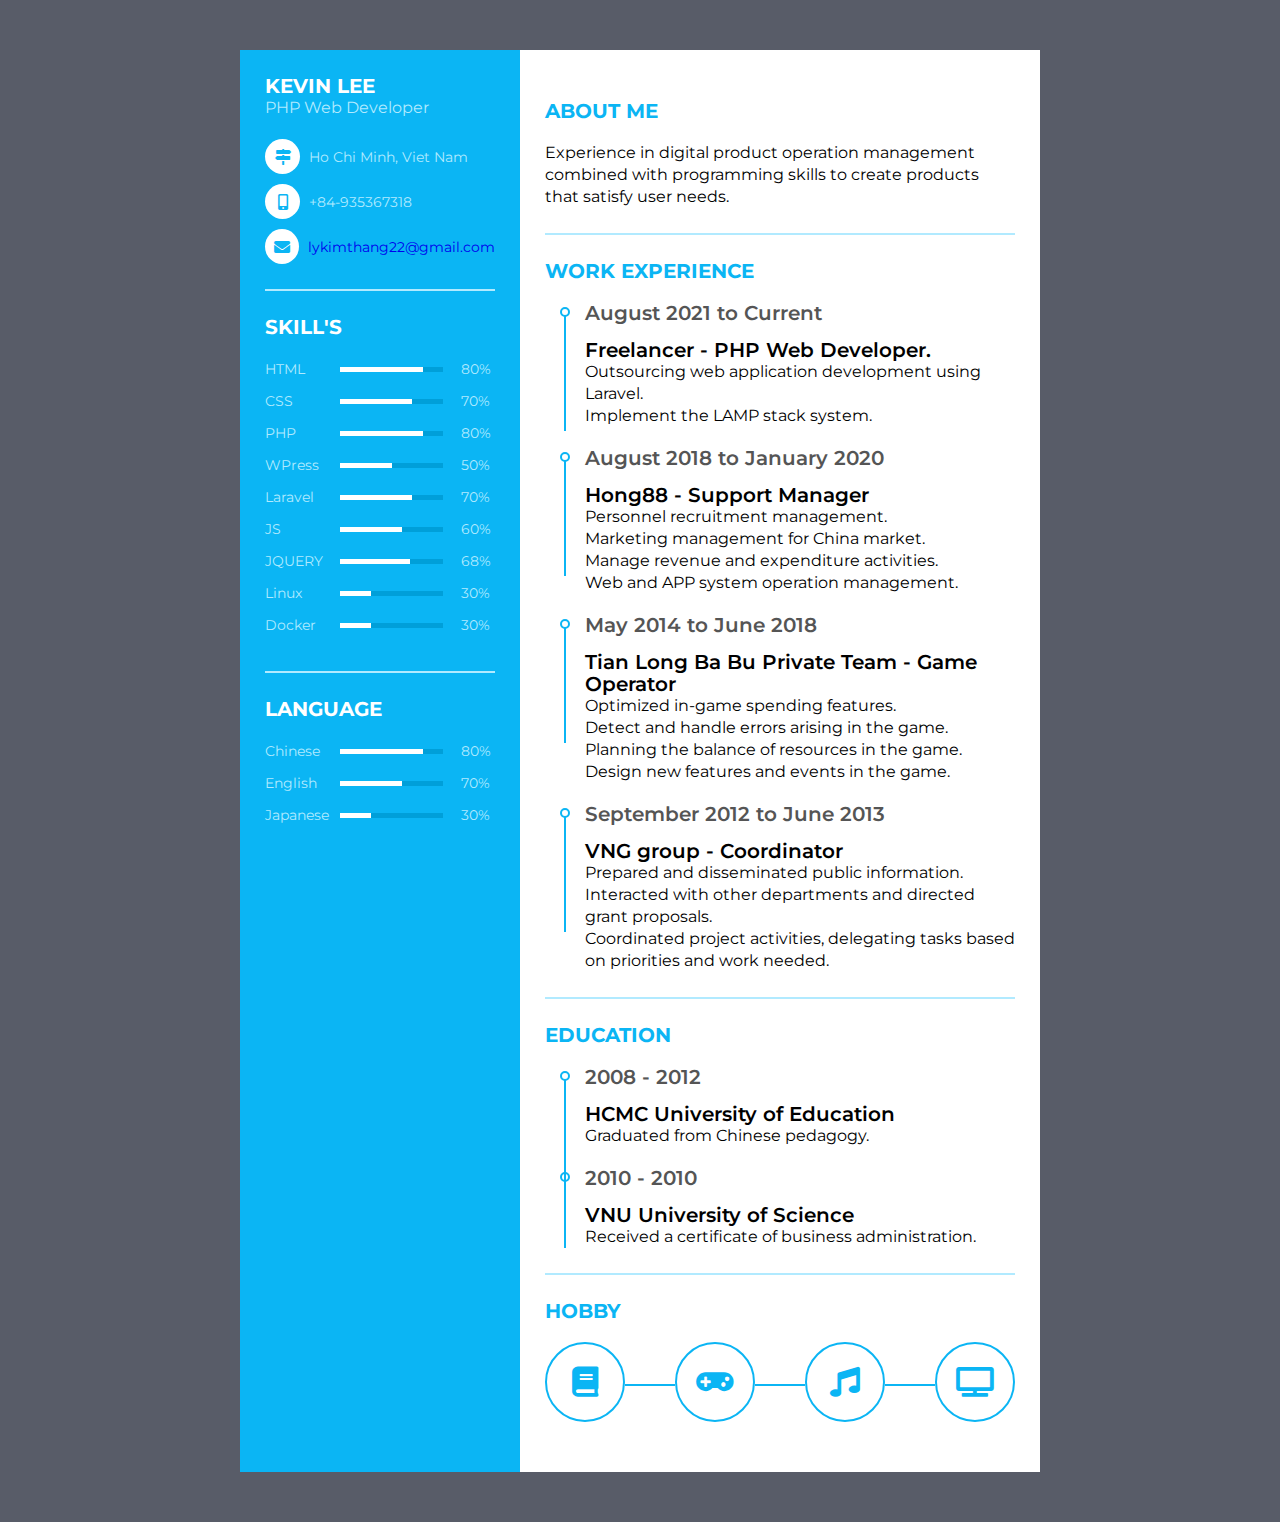
==== commit ef9108e4: "Update index.html" ====
--- a/index.html
+++ b/index.html
@@ -76,9 +76,9 @@
                                 PHP
                             </div>
                             <div class="skill_progress">
-                                <span style="width: 40%;"></span>
-                            </div>
-                            <div class="skill_per">70%</div>
+                                <span style="width: 80%;"></span>
+                            </div>
+                            <div class="skill_per">80%</div>
                         </li>
                         <li>
                             <div class="skill_name">
@@ -87,7 +87,7 @@
                             <div class="skill_progress">
                                 <span style="width: 50%;"></span>
                             </div>
-                            <div class="skill_per">70%</div>
+                            <div class="skill_per">50%</div>
                         </li>
                         <li>
                             <div class="skill_name">
